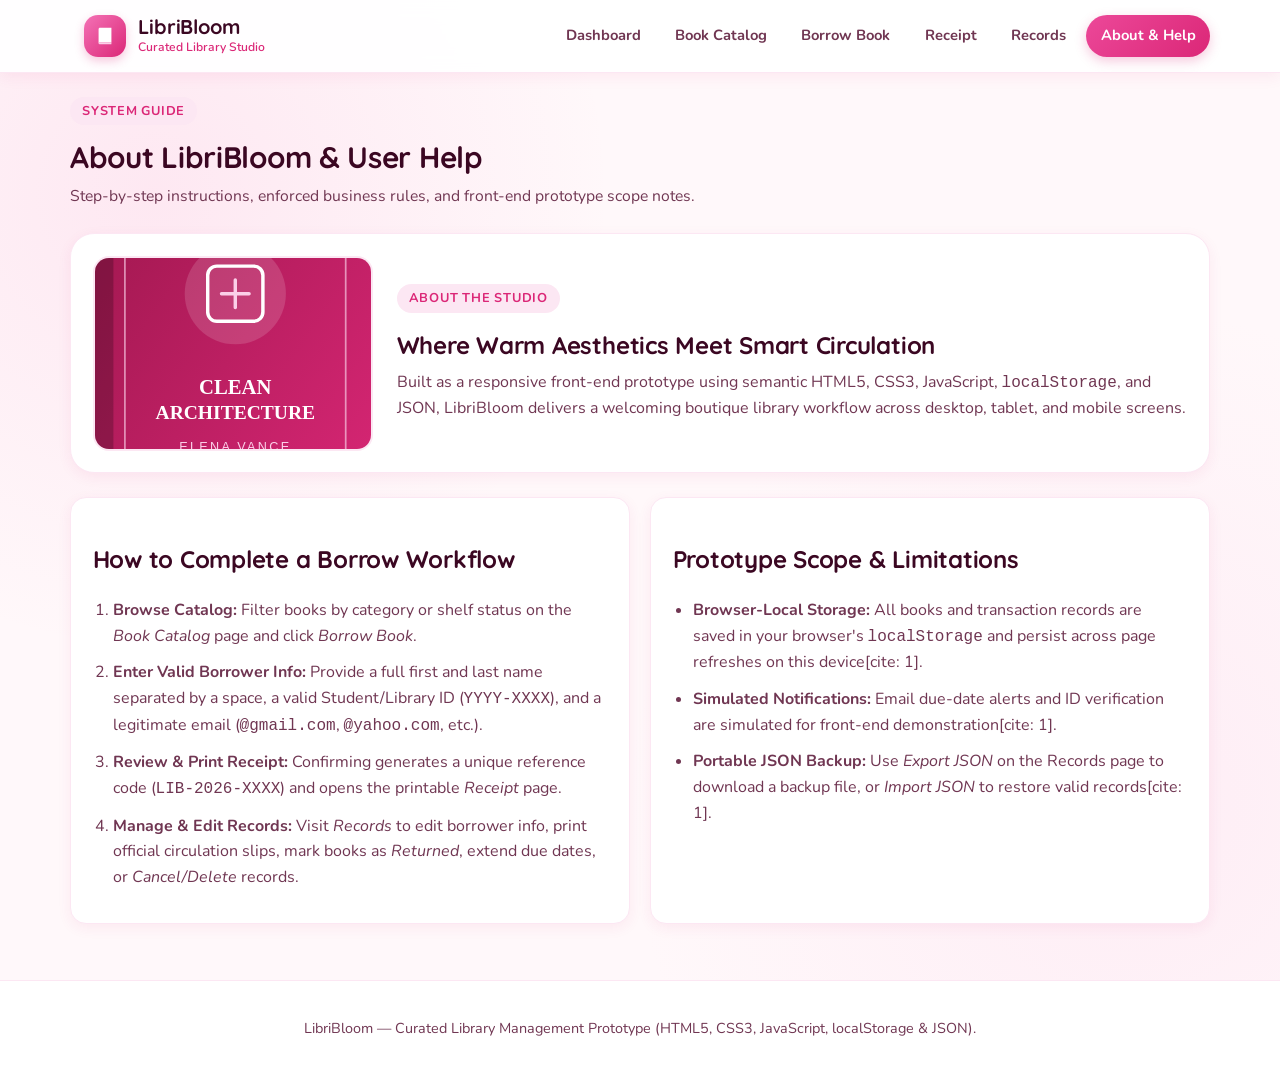
==== about.html @ 37f00194 "Add files via upload" ====
<!DOCTYPE html>
<html lang="en">
<head>
  <meta charset="UTF-8" />
  <meta name="viewport" content="width=device-width, initial-scale=1.0" />
  <title>About &amp; Help | LibriBloom</title>
  <link rel="stylesheet" href="CSS/styles.css" />
</head>
<body data-page="about">
  <div id="page-loader" class="page-loader" role="status" aria-live="polite">
    <div class="loader-card">
      <div class="cute-book-loader" aria-hidden="true">
        <div class="book-cover"></div>
        <div class="book-page"></div>
        <div class="book-page page-2"></div>
        <span class="loader-heart">&#9829;</span>
      </div>
      <p id="loader-text" class="loader-text">Turning the page...</p>
      <p class="loader-sub">LibriBloom Library</p>
    </div>
  </div>

  <header class="site-header">
    <div class="container nav-container">
      <a href="index.html" class="brand nav-link" data-loader-label="Returning to Dashboard...">
        <span class="brand-icon-wrap" aria-hidden="true">
          <svg width="22" height="22" viewBox="0 0 24 24" fill="none">
            <path d="M5 4.5C5 3.67 5.67 3 6.5 3H19V19H6.5C5.67 19 5 19.67 5 20.5V4.5Z" fill="#FFFFFF" />
            <path d="M5 20.5C5 19.67 5.67 19 6.5 19H19V21H6.5C5.67 21 5 20.33 5 20.5Z" fill="#FBCFE8" />
          </svg>
        </span>
        <div>
          <span class="brand-title">LibriBloom</span>
          <span class="brand-tag">Curated Library Studio</span>
        </div>
      </a>

      <button type="button" id="mobile-menu-btn" class="mobile-menu-btn" aria-expanded="false" aria-controls="primary-nav">
        &#9776; Menu
      </button>

      <nav id="primary-nav" class="primary-nav" aria-label="Main navigation">
        <a href="index.html" class="nav-link" data-loader-label="Opening Dashboard...">Dashboard</a>
        <a href="catalog.html" class="nav-link" data-loader-label="Browsing Book Catalog...">Book Catalog</a>
        <a href="borrow.html" class="nav-link" data-loader-label="Opening Borrow Form...">Borrow Book</a>
        <a href="receipt.html" class="nav-link" data-loader-label="Loading Receipt Summary...">Receipt</a>
        <a href="records.html" class="nav-link" data-loader-label="Opening Saved Records...">Records</a>
        <a href="about.html" class="nav-link active" data-loader-label="Opening About & Help...">About &amp; Help</a>
      </nav>
    </div>
  </header>

  <main class="container main-content">
    <div class="page-header">
      <div>
        <span class="page-eyebrow">System Guide</span>
        <h1>About LibriBloom &amp; User Help</h1>
        <p class="page-desc">Step-by-step instructions, enforced business rules, and front-end prototype scope notes.</p>
      </div>
    </div>

    <div class="curator-spotlight" style="margin-top: 0; margin-bottom: 1.5rem;">
      <img
        src="https://images.unsplash.com/photo-1524995997946-a1c2e315a42f?auto=format&fit=crop&w=700&q=80"
        alt="Rows of curated books in a cozy boutique library"
        onerror="this.src='Assets/Images/book-101.svg'"
      />
      <div>
        <span class="page-eyebrow">About the Studio</span>
        <h2 style="margin: 0.35rem 0;">Where Warm Aesthetics Meet Smart Circulation</h2>
        <p style="margin: 0; color: var(--color-text-muted);">
          Built as a responsive front-end prototype using semantic HTML5, CSS3, JavaScript, <code>localStorage</code>, and JSON, LibriBloom delivers a welcoming boutique library workflow across desktop, tablet, and mobile screens.
        </p>
      </div>
    </div>

    <div class="about-grid">
      <article class="card">
        <h2>How to Complete a Borrow Workflow</h2>
        <ol class="help-steps">
          <li><strong>Browse Catalog:</strong> Filter books by category or shelf status on the <em>Book Catalog</em> page and click <em>Borrow Book</em>.</li>
          <li><strong>Enter Valid Borrower Info:</strong> Provide a full first and last name separated by a space, a valid Student/Library ID (<code>YYYY-XXXX</code>), and a legitimate email (<code>@gmail.com</code>, <code>@yahoo.com</code>, etc.).</li>
          <li><strong>Review &amp; Print Receipt:</strong> Confirming generates a unique reference code (<code>LIB-2026-XXXX</code>) and opens the printable <em>Receipt</em> page.</li>
          <li><strong>Manage &amp; Edit Records:</strong> Visit <em>Records</em> to edit borrower info, print official circulation slips, mark books as <em>Returned</em>, extend due dates, or <em>Cancel/Delete</em> records.</li>
        </ol>
      </article>

      <article class="card">
        <h2>Prototype Scope &amp; Limitations</h2>
        <ul class="help-steps">
          <li><strong>Browser-Local Storage:</strong> All books and transaction records are saved in your browser's <code>localStorage</code> and persist across page refreshes on this device[cite: 1].</li>
          <li><strong>Simulated Notifications:</strong> Email due-date alerts and ID verification are simulated for front-end demonstration[cite: 1].</li>
          <li><strong>Portable JSON Backup:</strong> Use <em>Export JSON</em> on the Records page to download a backup file, or <em>Import JSON</em> to restore valid records[cite: 1].</li>
        </ul>
      </article>
    </div>
  </main>

  <footer class="site-footer">
    <div class="container">
      <p>LibriBloom &mdash; Curated Library Management Prototype (HTML5, CSS3, JavaScript, localStorage &amp; JSON).</p>
    </div>
  </footer>

  <script src="JavaScript/data.js"></script>
  <script src="JavaScript/storage.js"></script>
  <script src="JavaScript/validation.js"></script>
  <script src="JavaScript/app.js"></script>
</body>
</html>
---- CSS/styles.css ----
/* ==========================================================================
   LibriBloom Stylesheet — Boutique Pink Edition
   Semantic, WCAG AA Accessible, Responsive, Animated & Print-Ready
   ========================================================================== */

@import url("https://fonts.googleapis.com/css2?family=Nunito:wght@400;500;600;700&family=Quicksand:wght@600;700&display=swap");

:root {
  /* Boutique Pink & Berry Palette */
  --color-bg: #fff8fa;
  --color-bg-accent: #ffeef4;
  --color-surface: #ffffff;
  --color-surface-soft: #fff1f6;
  --color-border: #f9a8d4;
  --color-border-light: #fce7f3;

  /* High-Contrast Typography Colors */
  --color-text: #3b0722;
  --color-text-muted: #703652;

  /* Primary Rose & Secondary Mauve Accents */
  --color-primary: #db2777;
  --color-primary-hover: #be185d;
  --color-primary-soft: #fce7f3;
  --color-secondary: #9d174d;

  /* Semantic Status Colors */
  --color-success: #047857;
  --color-success-soft: #d1fae5;
  --color-warning: #9a3412;
  --color-warning-soft: #ffedd5;
  --color-danger: #be123c;
  --color-danger-soft: #ffe4e6;

  /* Radii, Shadows & Fonts */
  --radius-sm: 10px;
  --radius-md: 16px;
  --radius-lg: 24px;
  --radius-pill: 999px;
  --shadow-sm: 0 4px 14px rgba(219, 39, 119, 0.07);
  --shadow-md: 0 12px 28px rgba(190, 24, 93, 0.12);
  --font-heading: "Quicksand", "Trebuchet MS", system-ui, sans-serif;
  --font-body: "Nunito", system-ui, -apple-system, "Segoe UI", sans-serif;
}

*,
*::before,
*::after {
  box-sizing: border-box;
}

html {
  scroll-behavior: smooth;
}

body {
  margin: 0;
  font-family: var(--font-body);
  font-size: 16px;
  line-height: 1.6;
  color: var(--color-text);
  background-color: var(--color-bg);
  background-image:
    radial-gradient(circle at 12% 18%, rgba(244, 114, 182, 0.12) 0%, transparent 32%),
    radial-gradient(circle at 88% 75%, rgba(251, 207, 232, 0.28) 0%, transparent 36%);
  min-height: 100vh;
  display: flex;
  flex-direction: column;
  overflow-x: hidden;
}

h1, h2, h3, h4, .brand-title {
  font-family: var(--font-heading);
  letter-spacing: -0.01em;
}

:focus-visible {
  outline: 3px solid #9d174d;
  outline-offset: 2px;
}

.container {
  width: 100%;
  max-width: 1180px;
  margin: 0 auto;
  padding: 0 1.25rem;
}

/* ==========================================================================
   Cute Page-Transition Loader Overlay
   ========================================================================== */
.page-loader {
  position: fixed;
  inset: 0;
  z-index: 999;
  display: flex;
  align-items: center;
  justify-content: center;
  background: rgba(255, 245, 248, 0.94);
  backdrop-filter: blur(8px);
  opacity: 0;
  visibility: hidden;
  transition: opacity 0.25s ease, visibility 0.25s ease;
}

.page-loader.active {
  opacity: 1;
  visibility: visible;
}

.loader-card {
  text-align: center;
  padding: 2rem 2.5rem;
  background: var(--color-surface);
  border: 2px solid var(--color-border-light);
  border-radius: var(--radius-lg);
  box-shadow: var(--shadow-md);
  animation: popIn 0.3s cubic-bezier(0.34, 1.56, 0.64, 1);
}

.cute-book-loader {
  position: relative;
  width: 76px;
  height: 54px;
  margin: 0 auto 1rem;
  perspective: 400px;
}

.book-cover {
  position: absolute;
  inset: 0;
  background: linear-gradient(135deg, #f472b6, #db2777);
  border-radius: 6px 10px 10px 6px;
  box-shadow: 0 6px 14px rgba(219, 39, 119, 0.28);
}

.book-page {
  position: absolute;
  top: 4px;
  bottom: 4px;
  right: 5px;
  width: 33px;
  background: #fffdfd;
  border-radius: 2px 7px 7px 2px;
  border-left: 1px solid #fbcfe8;
  transform-origin: left center;
  animation: flipPage 1.1s infinite ease-in-out;
}

.book-page.page-2 {
  animation-delay: 0.28s;
  background: #fff1f6;
}

.loader-heart {
  position: absolute;
  top: -16px;
  right: -10px;
  font-size: 1.15rem;
  color: #db2777;
  animation: floatHeart 1.2s infinite ease-in-out;
}

.loader-text {
  margin: 0;
  font-family: var(--font-heading);
  font-weight: 700;
  font-size: 1.05rem;
  color: var(--color-primary);
}

.loader-sub {
  margin: 0.2rem 0 0;
  font-size: 0.85rem;
  color: var(--color-text-muted);
}

@keyframes flipPage {
  0% { transform: rotateY(0deg); }
  50% { transform: rotateY(-155deg); }
  100% { transform: rotateY(-180deg); }
}

@keyframes floatHeart {
  0%, 100% { transform: translateY(0) scale(1); opacity: 0.85; }
  50% { transform: translateY(-7px) scale(1.2); opacity: 1; }
}

@keyframes popIn {
  from { transform: scale(0.9); opacity: 0; }
  to { transform: scale(1); opacity: 1; }
}

@keyframes fadeSlideUp {
  from { opacity: 0; transform: translateY(16px); }
  to { opacity: 1; transform: translateY(0); }
}

@keyframes rowHighlightFlash {
  0% { background-color: #fbcfe8; }
  50% { background-color: #fce7f3; }
  100% { background-color: transparent; }
}

/* ==========================================================================
   Header & Navigation
   ========================================================================== */
.site-header {
  position: sticky;
  top: 0;
  z-index: 100;
  background: rgba(255, 255, 255, 0.92);
  backdrop-filter: blur(10px);
  border-bottom: 1px solid var(--color-border-light);
  box-shadow: var(--shadow-sm);
}

.nav-container {
  display: flex;
  align-items: center;
  justify-content: space-between;
  min-height: 72px;
  gap: 1rem;
}

.brand {
  display: flex;
  align-items: center;
  gap: 0.75rem;
  text-decoration: none;
  color: var(--color-text);
}

.brand-icon-wrap {
  width: 42px;
  height: 42px;
  border-radius: 14px;
  background: linear-gradient(135deg, #f472b6 0%, #db2777 100%);
  display: grid;
  place-items: center;
  box-shadow: 0 4px 10px rgba(219, 39, 119, 0.25);
  transition: transform 0.25s ease;
}

.brand:hover .brand-icon-wrap {
  transform: rotate(-6deg) scale(1.05);
}

.brand-title {
  display: block;
  font-weight: 700;
  font-size: 1.25rem;
  line-height: 1.15;
  color: var(--color-text);
}

.brand-tag {
  display: block;
  font-size: 0.76rem;
  font-weight: 600;
  color: var(--color-primary);
}

.primary-nav {
  display: flex;
  align-items: center;
  gap: 0.35rem;
}

.nav-link {
  text-decoration: none;
  color: var(--color-text-muted);
  font-weight: 700;
  font-size: 0.92rem;
  padding: 0.55rem 0.9rem;
  border-radius: var(--radius-pill);
  transition: all 0.2s ease;
}

.nav-link:hover {
  background-color: var(--color-primary-soft);
  color: var(--color-primary-hover);
  transform: translateY(-1px);
}

.nav-link.active {
  background: linear-gradient(135deg, #ec4899 0%, #db2777 100%);
  color: #ffffff;
  box-shadow: 0 4px 12px rgba(219, 39, 119, 0.25);
}

.mobile-menu-btn {
  display: none;
  min-height: 44px;
  padding: 0.5rem 0.95rem;
  background: var(--color-surface-soft);
  border: 1px solid var(--color-border);
  border-radius: var(--radius-pill);
  font-family: var(--font-heading);
  font-size: 0.95rem;
  font-weight: 700;
  color: var(--color-primary-hover);
  cursor: pointer;
}

/* ==========================================================================
   Toast Notification Banner
   ========================================================================== */
.toast-banner {
  position: fixed;
  bottom: 1.35rem;
  right: 1.35rem;
  z-index: 250;
  max-width: 420px;
  padding: 0.95rem 1.25rem;
  border-radius: var(--radius-md);
  background: var(--color-text);
  color: #ffffff;
  font-size: 0.94rem;
  font-weight: 600;
  box-shadow: var(--shadow-md);
  animation: fadeSlideUp 0.25s ease;
}

.toast-banner.toast-success {
  background: #065f46;
  border: 1px solid #34d399;
}

.toast-banner.toast-error {
  background: #9f1239;
  border: 1px solid #fda4af;
}

/* ==========================================================================
   Main Content & Page Headers
   ========================================================================== */
.main-content {
  flex: 1;
  padding-top: 1.5rem;
  padding-bottom: 3.5rem;
  animation: fadeSlideUp 0.4s ease;
}

.prototype-banner {
  background: var(--color-surface-soft);
  border: 1px dashed var(--color-border);
  color: var(--color-text);
  padding: 0.85rem 1.15rem;
  border-radius: var(--radius-md);
  font-size: 0.9rem;
  margin-bottom: 1.75rem;
}

.prototype-banner strong {
  color: var(--color-primary-hover);
}

.page-header {
  display: flex;
  justify-content: space-between;
  align-items: flex-end;
  flex-wrap: wrap;
  gap: 1rem;
  margin-bottom: 1.5rem;
}

.page-eyebrow {
  display: inline-block;
  font-size: 0.8rem;
  font-weight: 700;
  text-transform: uppercase;
  letter-spacing: 0.06em;
  color: var(--color-primary);
  background: var(--color-primary-soft);
  padding: 0.25rem 0.75rem;
  border-radius: var(--radius-pill);
  margin-bottom: 0.45rem;
}

.page-header h1 {
  margin: 0 0 0.25rem;
  font-size: 1.85rem;
  color: var(--color-text);
}

.page-desc {
  margin: 0;
  color: var(--color-text-muted);
  font-size: 0.98rem;
}

/* ==========================================================================
   Dashboard Hero, Photos & KPI Cards
   ========================================================================== */
.hero-card {
  display: grid;
  grid-template-columns: 1.5fr 0.9fr;
  align-items: center;
  gap: 1.5rem;
  background: linear-gradient(135deg, #9d174d 0%, #db2777 55%, #f472b6 100%);
  color: #ffffff;
  padding: 2.4rem;
  border-radius: var(--radius-lg);
  margin-bottom: 1.5rem;
  box-shadow: var(--shadow-md);
}

.pill-badge {
  display: inline-block;
  background: rgba(255, 255, 255, 0.22);
  padding: 0.3rem 0.85rem;
  border-radius: var(--radius-pill);
  font-size: 0.82rem;
  font-weight: 700;
  margin-bottom: 0.85rem;
}

.hero-card h1 {
  margin: 0 0 0.75rem;
  font-size: 2.05rem;
  line-height: 1.2;
}

.hero-card p {
  margin: 0 0 1.5rem;
  max-width: 60ch;
  color: #fff1f6;
  font-size: 1.02rem;
}

.hero-actions {
  display: flex;
  flex-wrap: wrap;
  gap: 0.8rem;
}

.hero-photo-frame {
  position: relative;
  border-radius: var(--radius-lg);
  overflow: hidden;
  border: 3px solid rgba(255, 255, 255, 0.45);
  box-shadow: 0 14px 30px rgba(59, 7, 34, 0.28);
  aspect-ratio: 4 / 3;
  background: #831843;
}

.hero-photo-frame img {
  width: 100%;
  height: 100%;
  object-fit: cover;
  display: block;
}

.hero-photo-caption {
  position: absolute;
  bottom: 10px;
  left: 10px;
  right: 10px;
  background: rgba(59, 7, 34, 0.78);
  backdrop-filter: blur(6px);
  color: #fff1f6;
  font-size: 0.8rem;
  font-weight: 600;
  padding: 0.4rem 0.75rem;
  border-radius: var(--radius-sm);
}

.kpi-grid {
  display: grid;
  grid-template-columns: repeat(4, 1fr);
  gap: 1.1rem;
  margin-bottom: 2rem;
}

.kpi-card,
.card {
  background: var(--color-surface);
  border: 1px solid var(--color-border-light);
  border-radius: var(--radius-md);
  padding: 1.35rem;
  box-shadow: var(--shadow-sm);
  transition: transform 0.22s ease, box-shadow 0.22s ease, border-color 0.22s ease;
}

.kpi-card:hover {
  transform: translateY(-4px);
  box-shadow: var(--shadow-md);
  border-color: var(--color-border);
}

.kpi-label {
  display: block;
  font-size: 0.88rem;
  font-weight: 700;
  color: var(--color-text-muted);
}

.kpi-value {
  display: block;
  font-family: var(--font-heading);
  font-size: 2.15rem;
  font-weight: 700;
  margin: 0.2rem 0;
  color: var(--color-text);
}

.kpi-sub {
  font-size: 0.84rem;
  color: var(--color-text-muted);
}

.text-success { color: var(--color-success); }
.text-primary { color: var(--color-primary); }

.workflow-grid {
  display: grid;
  grid-template-columns: repeat(3, 1fr);
  gap: 1.1rem;
}

.workflow-card {
  background: var(--color-surface);
  border: 1px solid var(--color-border-light);
  border-radius: var(--radius-md);
  padding: 1.35rem;
  box-shadow: var(--shadow-sm);
}

.step-circle {
  display: inline-grid;
  place-items: center;
  width: 34px;
  height: 34px;
  border-radius: 50%;
  background: var(--color-primary-soft);
  color: var(--color-primary-hover);
  font-family: var(--font-heading);
  font-weight: 700;
  margin-bottom: 0.7rem;
}

.workflow-card h3 {
  margin: 0 0 0.35rem;
  font-size: 1.1rem;
}

.workflow-card p {
  margin: 0 0 0.9rem;
  font-size: 0.92rem;
  color: var(--color-text-muted);
}

.curator-spotlight {
  display: grid;
  grid-template-columns: 280px 1fr;
  gap: 1.5rem;
  align-items: center;
  background: var(--color-surface);
  border: 1px solid var(--color-border-light);
  border-radius: var(--radius-lg);
  padding: 1.35rem;
  margin-top: 2rem;
  box-shadow: var(--shadow-sm);
}

.curator-spotlight img {
  width: 100%;
  height: 195px;
  object-fit: cover;
  border-radius: var(--radius-md);
  border: 2px solid var(--color-primary-soft);
}

/* ==========================================================================
   Buttons
   ========================================================================== */
.btn {
  display: inline-flex;
  align-items: center;
  justify-content: center;
  gap: 0.4rem;
  min-height: 44px;
  padding: 0.6rem 1.25rem;
  border-radius: var(--radius-pill);
  font-family: var(--font-heading);
  font-size: 0.95rem;
  font-weight: 700;
  text-decoration: none;
  border: 1px solid transparent;
  cursor: pointer;
  transition: transform 0.18s ease, background-color 0.18s ease, box-shadow 0.18s ease;
}

.btn:hover:not(:disabled) {
  transform: translateY(-2px);
}

.btn-sm {
  min-height: 36px;
  padding: 0.35rem 0.8rem;
  font-size: 0.83rem;
}

.btn-primary {
  background: linear-gradient(135deg, #ec4899 0%, #db2777 100%);
  color: #ffffff;
  box-shadow: 0 4px 12px rgba(219, 39, 119, 0.22);
}

.btn-primary:hover:not(:disabled) {
  background: linear-gradient(135deg, #db2777 0%, #be185d 100%);
}

.btn-secondary {
  background: #ffffff;
  color: var(--color-primary-hover);
}

.btn-secondary:hover {
  background: var(--color-primary-soft);
}

.btn-outline {
  background: var(--color-surface);
  border-color: var(--color-border);
  color: var(--color-text);
}

.btn-outline:hover {
  background: var(--color-surface-soft);
  border-color: var(--color-primary);
}

.btn-danger-outline {
  background: var(--color-surface);
  border-color: #fda4af;
  color: var(--color-danger);
}

.btn-danger-outline:hover {
  background: var(--color-danger-soft);
}

.btn:disabled {
  opacity: 0.55;
  cursor: not-allowed;
}

/* ==========================================================================
   Filter Bars & Inputs
   ========================================================================== */
.filter-bar {
  display: grid;
  grid-template-columns: 2fr 1fr 1fr;
  gap: 1rem;
  background: var(--color-surface);
  border: 1px solid var(--color-border-light);
  border-radius: var(--radius-md);
  padding: 1.1rem;
  margin-bottom: 1.35rem;
  box-shadow: var(--shadow-sm);
}

.filter-group label,
.form-group label {
  display: block;
  font-size: 0.9rem;
  font-weight: 700;
  margin-bottom: 0.35rem;
  color: var(--color-text);
}

input[type="text"],
input[type="email"],
input[type="search"],
input[type="date"],
select {
  width: 100%;
  min-height: 44px;
  padding: 0.55rem 0.85rem;
  border: 1.5px solid var(--color-border);
  border-radius: var(--radius-sm);
  font-family: var(--font-body);
  font-size: 0.95rem;
  color: var(--color-text);
  background: #ffffff;
  transition: border-color 0.2s ease, box-shadow 0.2s ease;
}

input:focus,
select:focus {
  border-color: var(--color-primary);
  box-shadow: 0 0 0 3px rgba(236, 72, 153, 0.16);
  outline: none;
}

input.invalid,
select.invalid {
  border-color: var(--color-danger);
  background: #fff5f7;
}

/* ==========================================================================
   Realistic Boutique Library Bookshelves (catalog.html)
   ========================================================================== */
.bookcase-frame {
  background: linear-gradient(180deg, #fff5f8 0%, #ffe9f1 100%);
  border: 2px solid #f9a8d4;
  border-radius: var(--radius-lg);
  padding: 1.75rem 1.5rem 2.25rem;
  box-shadow:
    inset 0 8px 24px rgba(157, 23, 77, 0.08),
    var(--shadow-md);
}

.shelf-unit {
  margin-bottom: 2.5rem;
}

.shelf-unit:last-child {
  margin-bottom: 0.5rem;
}

.shelf-label-tag {
  display: inline-block;
  font-family: var(--font-heading);
  font-size: 0.78rem;
  font-weight: 700;
  text-transform: uppercase;
  letter-spacing: 0.08em;
  color: var(--color-primary-hover);
  background: #ffffff;
  border: 1px solid var(--color-border);
  padding: 0.2rem 0.75rem;
  border-radius: var(--radius-pill);
  margin-bottom: 1rem;
  box-shadow: var(--shadow-sm);
}

.shelf-books-row {
  display: grid;
  grid-template-columns: repeat(3, 1fr);
  gap: 1.5rem;
  align-items: end;
  padding: 0 0.75rem;
}

.shelf-book-slot {
  display: flex;
  flex-direction: column;
  align-items: center;
  text-align: center;
  animation: fadeSlideUp 0.4s ease backwards;
}

.book-3d-wrap {
  position: relative;
  width: 158px;
  height: 224px;
  margin-bottom: 0;
  perspective: 700px;
  cursor: pointer;
}

.book-cover-img {
  width: 100%;
  height: 100%;
  object-fit: cover;
  border-radius: 4px 10px 10px 4px;
  box-shadow:
    -5px 0 8px rgba(59, 7, 34, 0.24),
    5px 2px 0 #fff1f6,
    7px 3px 0 #f9a8d4,
    0 12px 18px rgba(59, 7, 34, 0.22);
  transition: transform 0.3s cubic-bezier(0.34, 1.56, 0.64, 1), box-shadow 0.3s ease;
}

.shelf-book-slot:hover .book-cover-img {
  transform: translateY(-10px) rotateY(-8deg) scale(1.03);
  box-shadow:
    -8px 4px 14px rgba(157, 23, 77, 0.3),
    6px 3px 0 #fff1f6,
    8px 4px 0 #f472b6,
    0 18px 26px rgba(59, 7, 34, 0.25);
}

.book-floating-badge {
  position: absolute;
  top: 10px;
  right: -10px;
  z-index: 2;
  box-shadow: 0 4px 10px rgba(0, 0, 0, 0.14);
}

.shelf-plank {
  position: relative;
  height: 22px;
  width: 100%;
  margin-top: -2px;
  border-radius: 6px;
  background: linear-gradient(180deg, #f472b6 0%, #be185d 45%, #831843 100%);
  box-shadow:
    0 10px 18px rgba(59, 7, 34, 0.24),
    inset 0 2px 2px rgba(255, 255, 255, 0.45);
}

.shelf-plank::after {
  content: "";
  position: absolute;
  left: 18px;
  right: 18px;
  bottom: -10px;
  height: 10px;
  background: radial-gradient(ellipse at center, rgba(59, 7, 34, 0.24) 0%, transparent 75%);
}

.book-plaque {
  width: 100%;
  background: #ffffff;
  border: 1px solid var(--color-border-light);
  border-radius: var(--radius-md);
  padding: 0.95rem 1rem;
  margin-top: 0.9rem;
  box-shadow: var(--shadow-sm);
  display: flex;
  flex-direction: column;
  justify-content: space-between;
  min-height: 178px;
}

.category-tag {
  font-size: 0.78rem;
  font-weight: 700;
  color: var(--color-primary-hover);
  background: var(--color-primary-soft);
  padding: 0.22rem 0.65rem;
  border-radius: var(--radius-pill);
}

.book-title {
  margin: 0.35rem 0 0.25rem;
  font-size: 1.04rem;
  line-height: 1.35;
}

.book-author,
.book-isbn {
  margin: 0 0 0.25rem;
  font-size: 0.89rem;
  color: var(--color-text-muted);
}

.book-footer {
  display: flex;
  align-items: center;
  justify-content: space-between;
  gap: 0.75rem;
  margin-top: 1rem;
  padding-top: 0.85rem;
  border-top: 1px solid var(--color-border-light);
}

.copies-text {
  font-size: 0.88rem;
  font-weight: 700;
  color: var(--color-text-muted);
}

/* Status Badges */
.status-badge {
  display: inline-block;
  padding: 0.24rem 0.7rem;
  border-radius: var(--radius-pill);
  font-size: 0.78rem;
  font-weight: 700;
}

.status-available,
.status-returned {
  background: var(--color-success-soft);
  color: var(--color-success);
}

.status-borrowed {
  background: var(--color-primary-soft);
  color: var(--color-primary-hover);
}

.status-out,
.status-cancelled {
  background: var(--color-danger-soft);
  color: var(--color-danger);
}

/* ==========================================================================
   Transaction Form & Business Rules (borrow.html)
   ========================================================================== */
.two-col-layout {
  display: grid;
  grid-template-columns: 1.6fr 1fr;
  gap: 1.35rem;
  align-items: start;
}

.form-group {
  margin-bottom: 1rem;
}

.form-row {
  display: grid;
  grid-template-columns: 1fr 1fr;
  gap: 1rem;
}

.req {
  color: var(--color-danger);
}

.field-error {
  display: block;
  min-height: 1.15rem;
  margin-top: 0.25rem;
  font-size: 0.84rem;
  font-weight: 600;
  color: var(--color-danger);
}

.alert-box {
  padding: 0.9rem 1rem;
  border-radius: var(--radius-sm);
  margin-bottom: 1rem;
  font-size: 0.92rem;
  font-weight: 600;
  background: var(--color-danger-soft);
  border: 1px solid #fda4af;
  color: var(--color-danger);
}

.form-actions {
  display: flex;
  flex-wrap: wrap;
  gap: 0.75rem;
  margin-top: 0.5rem;
}

.rules-card {
  background: linear-gradient(180deg, #ffffff 0%, #fff1f6 100%);
}

.rules-card h2,
.rules-card h3 {
  margin-top: 0;
  font-size: 1.15rem;
  color: var(--color-primary-hover);
}

.rules-list {
  margin: 0;
  padding-left: 1.2rem;
  color: var(--color-text-muted);
  font-size: 0.93rem;
}

.rules-list li {
  margin-bottom: 0.7rem;
}

.selected-book-preview {
  display: flex;
  align-items: center;
  gap: 1rem;
  background: #ffffff;
  border: 1px solid var(--color-border);
  border-radius: var(--radius-md);
  padding: 0.9rem;
  margin-bottom: 1.15rem;
}

.selected-book-preview img {
  width: 68px;
  height: 96px;
  object-fit: cover;
  border-radius: 4px 8px 8px 4px;
  box-shadow: 0 4px 10px rgba(59, 7, 34, 0.16);
  flex-shrink: 0;
}

/* ==========================================================================
   Receipt Summary (receipt.html)
   ========================================================================== */
.receipt-toolbar {
  display: flex;
  align-items: center;
  gap: 0.75rem;
  flex-wrap: wrap;
}

.receipt-card {
  border-top: 6px solid var(--color-primary);
  max-width: 820px;
  margin: 0 auto;
}

.receipt-top {
  display: flex;
  justify-content: space-between;
  align-items: center;
  flex-wrap: wrap;
  gap: 0.75rem;
  padding-bottom: 1rem;
  border-bottom: 1px dashed var(--color-border);
}

.receipt-label {
  font-size: 0.8rem;
  font-weight: 700;
  color: var(--color-text-muted);
  text-transform: uppercase;
  letter-spacing: 0.05em;
}

.receipt-ref {
  margin: 0.15rem 0 0;
  font-size: 1.45rem;
  color: var(--color-primary-hover);
}

.receipt-visual-header {
  display: flex;
  align-items: center;
  gap: 1.15rem;
  margin: 1.15rem 0;
  padding: 1rem;
  background: var(--color-surface-soft);
  border-radius: var(--radius-md);
}

.receipt-book-thumb {
  width: 74px;
  height: 104px;
  object-fit: cover;
  border-radius: 4px 8px 8px 4px;
  box-shadow: 0 6px 14px rgba(59, 7, 34, 0.18);
  flex-shrink: 0;
}

.library-stamp {
  margin-left: auto;
  width: 82px;
  height: 82px;
  border: 3px double var(--color-primary);
  border-radius: 50%;
  display: grid;
  place-items: center;
  text-align: center;
  font-family: var(--font-heading);
  font-size: 0.65rem;
  font-weight: 700;
  letter-spacing: 0.06em;
  color: var(--color-primary-hover);
  transform: rotate(-10deg);
  flex-shrink: 0;
}

.receipt-grid {
  display: grid;
  grid-template-columns: repeat(2, 1fr);
  gap: 1.1rem;
  margin: 1.25rem 0;
}

.receipt-grid dt {
  font-size: 0.83rem;
  font-weight: 700;
  color: var(--color-text-muted);
}

.receipt-grid dd {
  margin: 0.2rem 0 0;
  font-weight: 600;
}

.full-span {
  grid-column: 1 / -1;
}

.receipt-footer {
  display: flex;
  justify-content: space-between;
  align-items: center;
  flex-wrap: wrap;
  gap: 0.75rem;
  padding-top: 1rem;
  border-top: 1px dashed var(--color-border);
}

.simulated-note {
  font-size: 0.87rem;
  color: var(--color-text-muted);
}

/* ==========================================================================
   Records Management Table & Edit Modal (records.html)
   ========================================================================== */
.data-tools {
  display: flex;
  flex-wrap: wrap;
  gap: 0.55rem;
}

.table-wrapper {
  padding: 0;
  overflow-x: auto;
}

.records-table {
  width: 100%;
  border-collapse: collapse;
  min-width: 840px;
  text-align: left;
}

.records-table th,
.records-table td {
  padding: 0.9rem 1rem;
  border-bottom: 1px solid var(--color-border-light);
  font-size: 0.91rem;
}

.records-table th {
  background: var(--color-surface-soft);
  font-family: var(--font-heading);
  font-weight: 700;
  color: var(--color-text);
}

.records-table tbody tr:hover {
  background: #fff9fb;
}

.records-table tbody tr.row-updated {
  animation: rowHighlightFlash 1.8s ease;
}

.table-book-cell {
  display: flex;
  align-items: center;
  gap: 0.65rem;
}

.table-book-thumb {
  width: 34px;
  height: 48px;
  object-fit: cover;
  border-radius: 3px 5px 5px 3px;
  box-shadow: 0 2px 6px rgba(59, 7, 34, 0.18);
  flex-shrink: 0;
}

.action-group {
  display: flex;
  flex-wrap: wrap;
  gap: 0.35rem;
}

/* Edit Borrower Modal */
.modal-backdrop {
  position: fixed;
  inset: 0;
  z-index: 300;
  display: flex;
  align-items: center;
  justify-content: center;
  padding: 1rem;
  background: rgba(59, 7, 34, 0.55);
  backdrop-filter: blur(6px);
  animation: fadeInModal 0.2s ease;
}

.modal-backdrop[hidden] {
  display: none !important;
}

.modal-card {
  width: 100%;
  max-width: 540px;
  max-height: 92vh;
  overflow-y: auto;
  background: var(--color-surface);
  border: 2px solid var(--color-border);
  border-radius: var(--radius-lg);
  padding: 1.65rem;
  box-shadow: 0 20px 44px rgba(59, 7, 34, 0.28);
  animation: popIn 0.25s cubic-bezier(0.34, 1.56, 0.64, 1);
}

.modal-header {
  display: flex;
  justify-content: space-between;
  align-items: flex-start;
  gap: 1rem;
  padding-bottom: 0.9rem;
  margin-bottom: 1.1rem;
  border-bottom: 1px dashed var(--color-border);
}

.modal-header h2 {
  margin: 0.2rem 0 0;
  font-size: 1.35rem;
  color: var(--color-text);
}

.modal-close-btn {
  min-width: 38px;
  min-height: 38px;
  border-radius: 50%;
  border: 1px solid var(--color-border);
  background: var(--color-surface-soft);
  color: var(--color-primary-hover);
  font-size: 1.2rem;
  font-weight: 700;
  line-height: 1;
  cursor: pointer;
}

.modal-close-btn:hover {
  background: var(--color-primary-soft);
}

.modal-record-summary {
  background: var(--color-surface-soft);
  border: 1px solid var(--color-border-light);
  border-radius: var(--radius-sm);
  padding: 0.75rem 0.95rem;
  margin-bottom: 1rem;
  font-size: 0.9rem;
}

@keyframes fadeInModal {
  from { opacity: 0; }
  to { opacity: 1; }
}

/* ==========================================================================
   About & Help
   ========================================================================== */
.about-grid {
  display: grid;
  grid-template-columns: 1fr 1fr;
  gap: 1.25rem;
}

.help-steps {
  margin: 0;
  padding-left: 1.25rem;
  color: var(--color-text-muted);
}

.help-steps li {
  margin-bottom: 0.7rem;
}

.empty-state {
  text-align: center;
  padding: 2.25rem 1rem;
  color: var(--color-text-muted);
}

.site-footer {
  background: var(--color-surface);
  border-top: 1px solid var(--color-border-light);
  padding: 1.35rem 0;
  text-align: center;
  font-size: 0.9rem;
  color: var(--color-text-muted);
}

/* ==========================================================================
   Customized Print Receipt Layout
   ========================================================================== */
#print-slip-container {
  display: none;
}

@media print {
  @page {
    size: auto;
    margin: 14mm;
  }

  body {
    background: #ffffff !important;
    background-image: none !important;
    color: #1f0915 !important;
    -webkit-print-color-adjust: exact;
    print-color-adjust: exact;
  }

  body > *:not(#print-slip-container) {
    display: none !important;
  }

  #print-slip-container {
    display: block !important;
    width: 100%;
    max-width: 720px;
    margin: 0 auto;
    font-family: var(--font-body);
  }

  .print-slip {
    border: 2px solid #db2777;
    border-radius: 16px;
    padding: 24px 28px;
    background: #ffffff;
  }

  .print-header {
    display: flex;
    justify-content: space-between;
    align-items: center;
    padding-bottom: 16px;
    border-bottom: 2px solid #fce7f3;
  }

  .print-brand {
    display: flex;
    align-items: center;
    gap: 12px;
  }

  .print-brand-badge {
    width: 44px;
    height: 44px;
    border-radius: 12px;
    background: #db2777 !important;
    color: #ffffff !important;
    display: grid;
    place-items: center;
    font-family: var(--font-heading);
    font-size: 1.35rem;
    font-weight: 700;
  }

  .print-brand-title {
    margin: 0;
    font-family: var(--font-heading);
    font-size: 1.4rem;
    font-weight: 700;
    color: #3b0722;
  }

  .print-brand-sub {
    margin: 2px 0 0;
    font-size: 0.82rem;
    font-weight: 600;
    color: #9d174d;
  }

  .print-doc-meta {
    text-align: right;
  }

  .print-doc-type {
    display: block;
    font-family: var(--font-heading);
    font-size: 0.92rem;
    font-weight: 700;
    text-transform: uppercase;
    letter-spacing: 0.06em;
    color: #be185d;
  }

  .print-timestamp {
    display: block;
    font-size: 0.78rem;
    color: #703652;
    margin-top: 3px;
  }

  .print-ref-bar {
    display: flex;
    justify-content: space-between;
    align-items: center;
    background: #fff1f6 !important;
    border: 1px solid #f9a8d4;
    border-radius: 12px;
    padding: 12px 16px;
    margin: 16px 0;
  }

  .print-ref-label {
    display: block;
    font-size: 0.72rem;
    font-weight: 700;
    text-transform: uppercase;
    letter-spacing: 0.06em;
    color: #703652;
  }

  .print-ref-code {
    display: block;
    font-family: var(--font-heading);
    font-size: 1.35rem;
    font-weight: 700;
    color: #9d174d;
  }

  .print-barcode {
    height: 30px;
    width: 130px;
    background: repeating-linear-gradient(
      90deg,
      #3b0722 0px,
      #3b0722 2px,
      transparent 2px,
      transparent 5px,
      #3b0722 5px,
      #3b0722 8px,
      transparent 8px,
      transparent 11px
    );
    opacity: 0.85;
  }

  .print-status-pill {
    padding: 4px 12px;
    border-radius: 999px;
    font-size: 0.78rem;
    font-weight: 700;
    text-transform: uppercase;
    border: 1.5px solid #db2777;
    color: #9d174d;
    background: #ffffff !important;
  }

  .print-book-box {
    display: flex;
    align-items: center;
    gap: 16px;
    padding: 14px;
    border: 1px solid #fce7f3;
    border-radius: 12px;
    margin-bottom: 16px;
  }

  .print-book-cover {
    width: 66px;
    height: 92px;
    object-fit: cover;
    border-radius: 4px 8px 8px 4px;
    border: 1px solid #f9a8d4;
  }

  .print-book-category {
    display: inline-block;
    font-size: 0.74rem;
    font-weight: 700;
    color: #be185d;
    background: #fce7f3 !important;
    padding: 2px 10px;
    border-radius: 999px;
    margin-bottom: 4px;
  }

  .print-book-title {
    margin: 0 0 3px;
    font-family: var(--font-heading);
    font-size: 1.1rem;
    color: #3b0722;
  }

  .print-book-sub {
    margin: 0;
    font-size: 0.84rem;
    color: #703652;
  }

  .print-details-grid {
    display: grid;
    grid-template-columns: 1fr 1fr;
    gap: 12px 18px;
    padding: 14px 16px;
    border: 1px solid #f9a8d4;
    border-radius: 12px;
    margin-bottom: 16px;
  }

  .print-field-label {
    display: block;
    font-size: 0.75rem;
    font-weight: 700;
    text-transform: uppercase;
    letter-spacing: 0.04em;
    color: #703652;
  }

  .print-field-value {
    display: block;
    font-size: 0.95rem;
    font-weight: 700;
    color: #3b0722;
    margin-top: 2px;
  }

  .print-full-width {
    grid-column: 1 / -1;
  }

  .print-terms {
    background: #fff8fa !important;
    border-left: 4px solid #db2777;
    padding: 10px 14px;
    font-size: 0.8rem;
    color: #703652;
    margin-bottom: 22px;
  }

  .print-terms strong {
    color: #3b0722;
  }

  .print-signoff {
    display: flex;
    justify-content: space-between;
    align-items: flex-end;
    gap: 20px;
    padding-top: 14px;
  }

  .print-sig-block {
    flex: 1;
    text-align: center;
  }

  .print-sig-line {
    border-bottom: 1.5px solid #3b0722;
    height: 30px;
    margin-bottom: 5px;
  }

  .print-sig-label {
    font-size: 0.76rem;
    font-weight: 700;
    color: #703652;
  }

  .print-official-stamp {
    width: 84px;
    height: 84px;
    border: 3px double #db2777;
    border-radius: 50%;
    display: grid;
    place-items: center;
    text-align: center;
    font-family: var(--font-heading);
    font-size: 0.64rem;
    font-weight: 700;
    letter-spacing: 0.05em;
    color: #be185d;
    transform: rotate(-8deg);
    flex-shrink: 0;
  }

  .print-footer-note {
    margin-top: 16px;
    padding-top: 10px;
    border-top: 1px dashed #f9a8d4;
    text-align: center;
    font-size: 0.75rem;
    color: #703652;
  }
}

/* ==========================================================================
   Responsive Breakpoints: Tablet (<= 1024px) & Mobile (<= 768px)
   ========================================================================== */
@media (max-width: 1024px) {
  .hero-card {
    grid-template-columns: 1fr;
  }

  .kpi-grid {
    grid-template-columns: repeat(2, 1fr);
  }

  .shelf-books-row,
  .workflow-grid {
    grid-template-columns: repeat(2, 1fr);
  }

  .two-col-layout {
    grid-template-columns: 1fr;
  }
}

@media (max-width: 768px) {
  .mobile-menu-btn {
    display: inline-flex;
    align-items: center;
  }

  .primary-nav {
    display: none;
    position: absolute;
    top: 72px;
    left: 0;
    right: 0;
    flex-direction: column;
    align-items: stretch;
    background: var(--color-surface);
    padding: 0.85rem 1.25rem;
    border-bottom: 1px solid var(--color-border);
    box-shadow: var(--shadow-md);
  }

  .primary-nav.open {
    display: flex;
  }

  .hero-card {
    padding: 1.65rem;
  }

  .hero-card h1 {
    font-size: 1.6rem;
  }

  .kpi-grid,
  .shelf-books-row,
  .workflow-grid,
  .filter-bar,
  .form-row,
  .receipt-grid,
  .about-grid,
  .curator-spotlight {
    grid-template-columns: 1fr;
  }

  .library-stamp {
    display: none;
  }
}
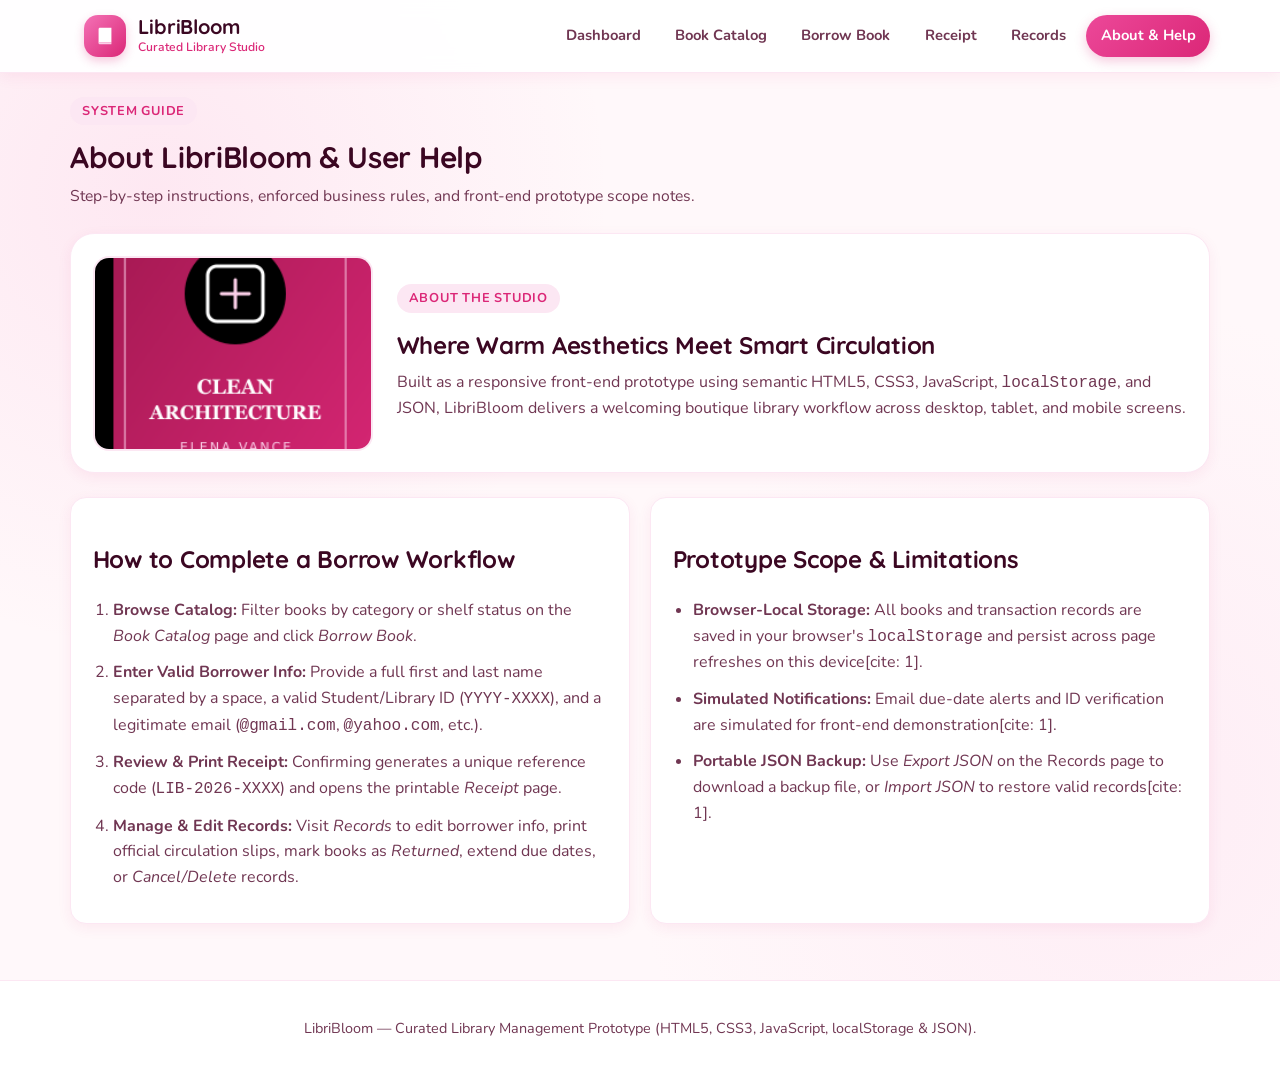
==== commit 2040e144: "Update about.html" ====
--- a/about.html
+++ b/about.html
@@ -63,7 +63,7 @@
       <img
         src="https://images.unsplash.com/photo-1524995997946-a1c2e315a42f?auto=format&fit=crop&w=700&q=80"
         alt="Rows of curated books in a cozy boutique library"
-        onerror="this.src='Assets/Images/book-101.svg'"
+        onerror="this.src='Assets/Images/book-101.png'"
       />
       <div>
         <span class="page-eyebrow">About the Studio</span>
@@ -107,4 +107,4 @@
   <script src="JavaScript/validation.js"></script>
   <script src="JavaScript/app.js"></script>
 </body>
-</html>+</html>
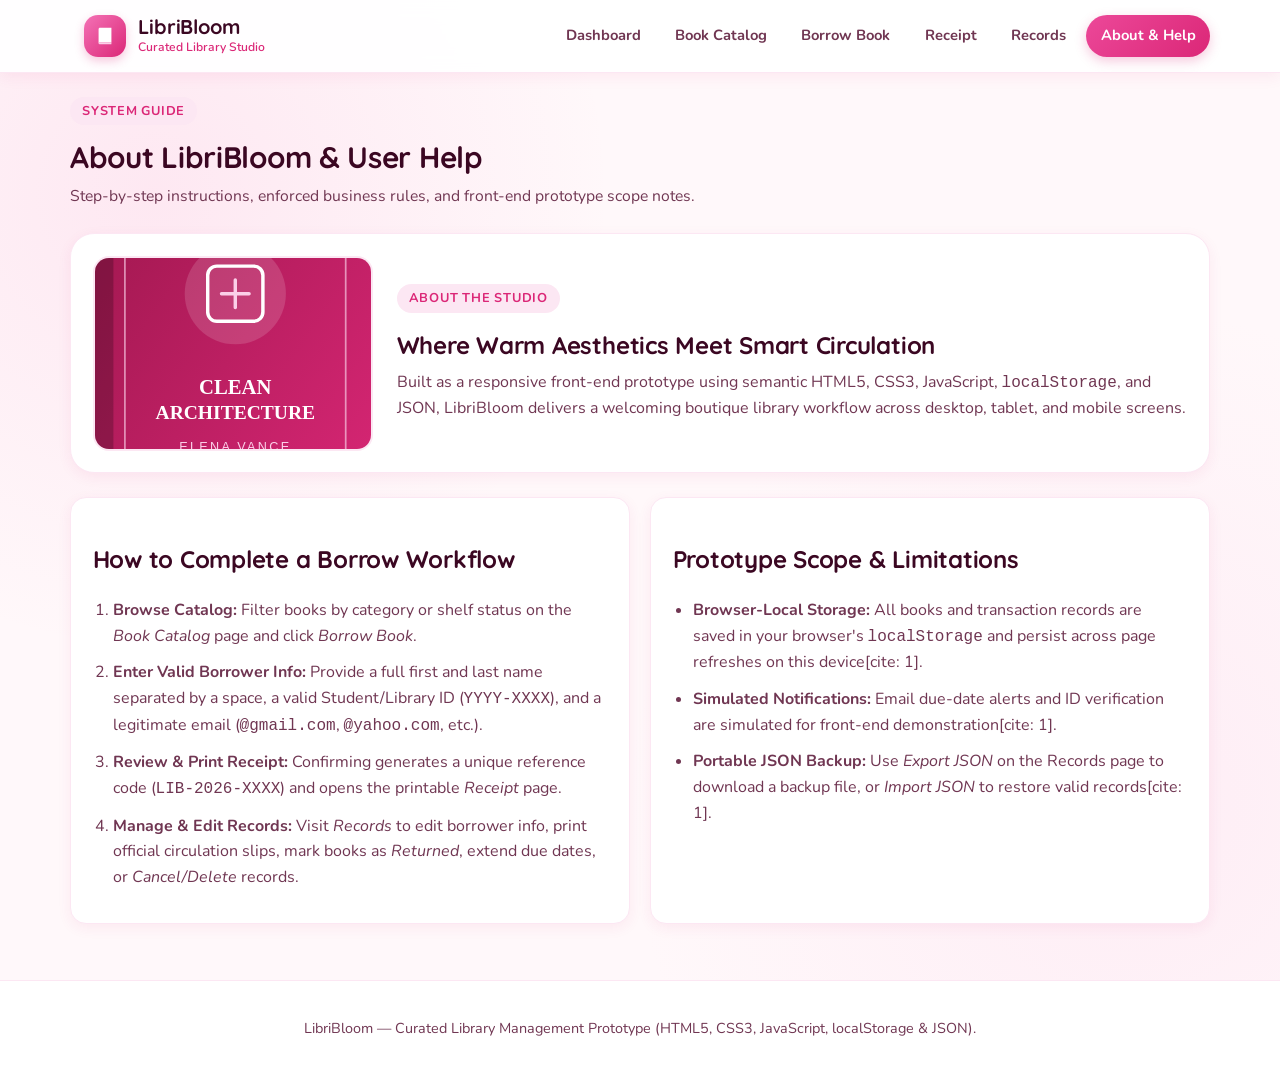
==== commit 5e95242f: "Update about.html" ====
--- a/about.html
+++ b/about.html
@@ -63,7 +63,7 @@
       <img
         src="https://images.unsplash.com/photo-1524995997946-a1c2e315a42f?auto=format&fit=crop&w=700&q=80"
         alt="Rows of curated books in a cozy boutique library"
-        onerror="this.src='Assets/Images/book-101.png'"
+        onerror="this.src='Assets/Images/book-101.svg'"
       />
       <div>
         <span class="page-eyebrow">About the Studio</span>
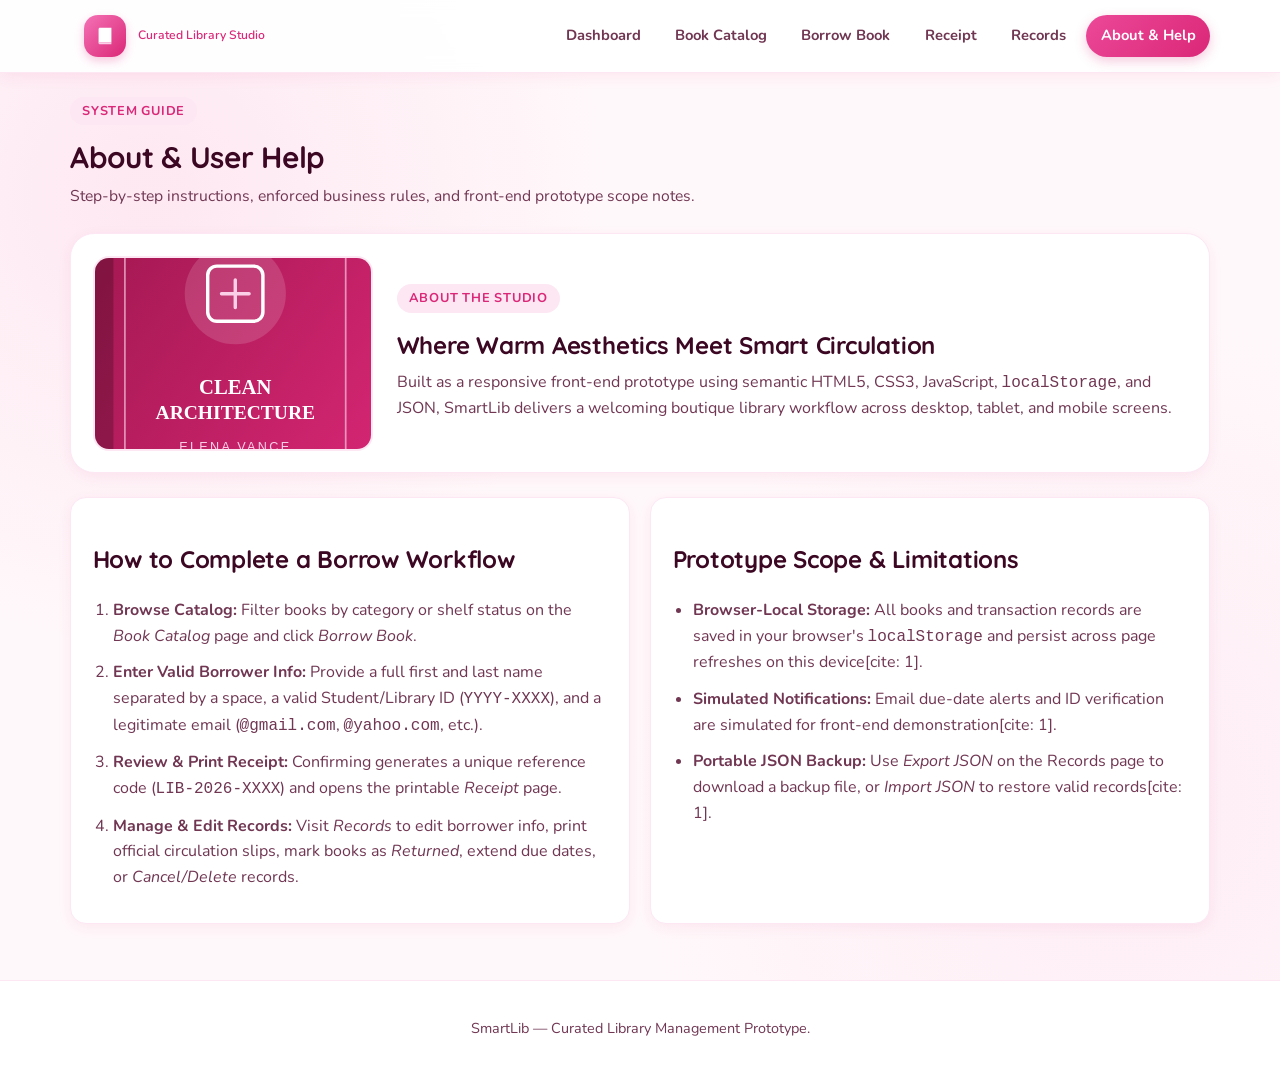
==== commit 7142f4f3: "Update about.html" ====
--- a/about.html
+++ b/about.html
@@ -3,7 +3,7 @@
 <head>
   <meta charset="UTF-8" />
   <meta name="viewport" content="width=device-width, initial-scale=1.0" />
-  <title>About &amp; Help | LibriBloom</title>
+  <title>About &amp; Help | SmartLib</title>
   <link rel="stylesheet" href="CSS/styles.css" />
 </head>
 <body data-page="about">
@@ -16,7 +16,7 @@
         <span class="loader-heart">&#9829;</span>
       </div>
       <p id="loader-text" class="loader-text">Turning the page...</p>
-      <p class="loader-sub">LibriBloom Library</p>
+      <p class="loader-sub">SmartLib Library</p>
     </div>
   </div>
 
@@ -30,7 +30,7 @@
           </svg>
         </span>
         <div>
-          <span class="brand-title">LibriBloom</span>
+          <span class="brand-title"></span>
           <span class="brand-tag">Curated Library Studio</span>
         </div>
       </a>
@@ -54,7 +54,7 @@
     <div class="page-header">
       <div>
         <span class="page-eyebrow">System Guide</span>
-        <h1>About LibriBloom &amp; User Help</h1>
+        <h1>About  &amp; User Help</h1>
         <p class="page-desc">Step-by-step instructions, enforced business rules, and front-end prototype scope notes.</p>
       </div>
     </div>
@@ -69,7 +69,7 @@
         <span class="page-eyebrow">About the Studio</span>
         <h2 style="margin: 0.35rem 0;">Where Warm Aesthetics Meet Smart Circulation</h2>
         <p style="margin: 0; color: var(--color-text-muted);">
-          Built as a responsive front-end prototype using semantic HTML5, CSS3, JavaScript, <code>localStorage</code>, and JSON, LibriBloom delivers a welcoming boutique library workflow across desktop, tablet, and mobile screens.
+          Built as a responsive front-end prototype using semantic HTML5, CSS3, JavaScript, <code>localStorage</code>, and JSON, SmartLib delivers a welcoming boutique library workflow across desktop, tablet, and mobile screens.
         </p>
       </div>
     </div>
@@ -98,7 +98,7 @@
 
   <footer class="site-footer">
     <div class="container">
-      <p>LibriBloom &mdash; Curated Library Management Prototype (HTML5, CSS3, JavaScript, localStorage &amp; JSON).</p>
+      <p>SmartLib &mdash; Curated Library Management Prototype.</p>
     </div>
   </footer>
 
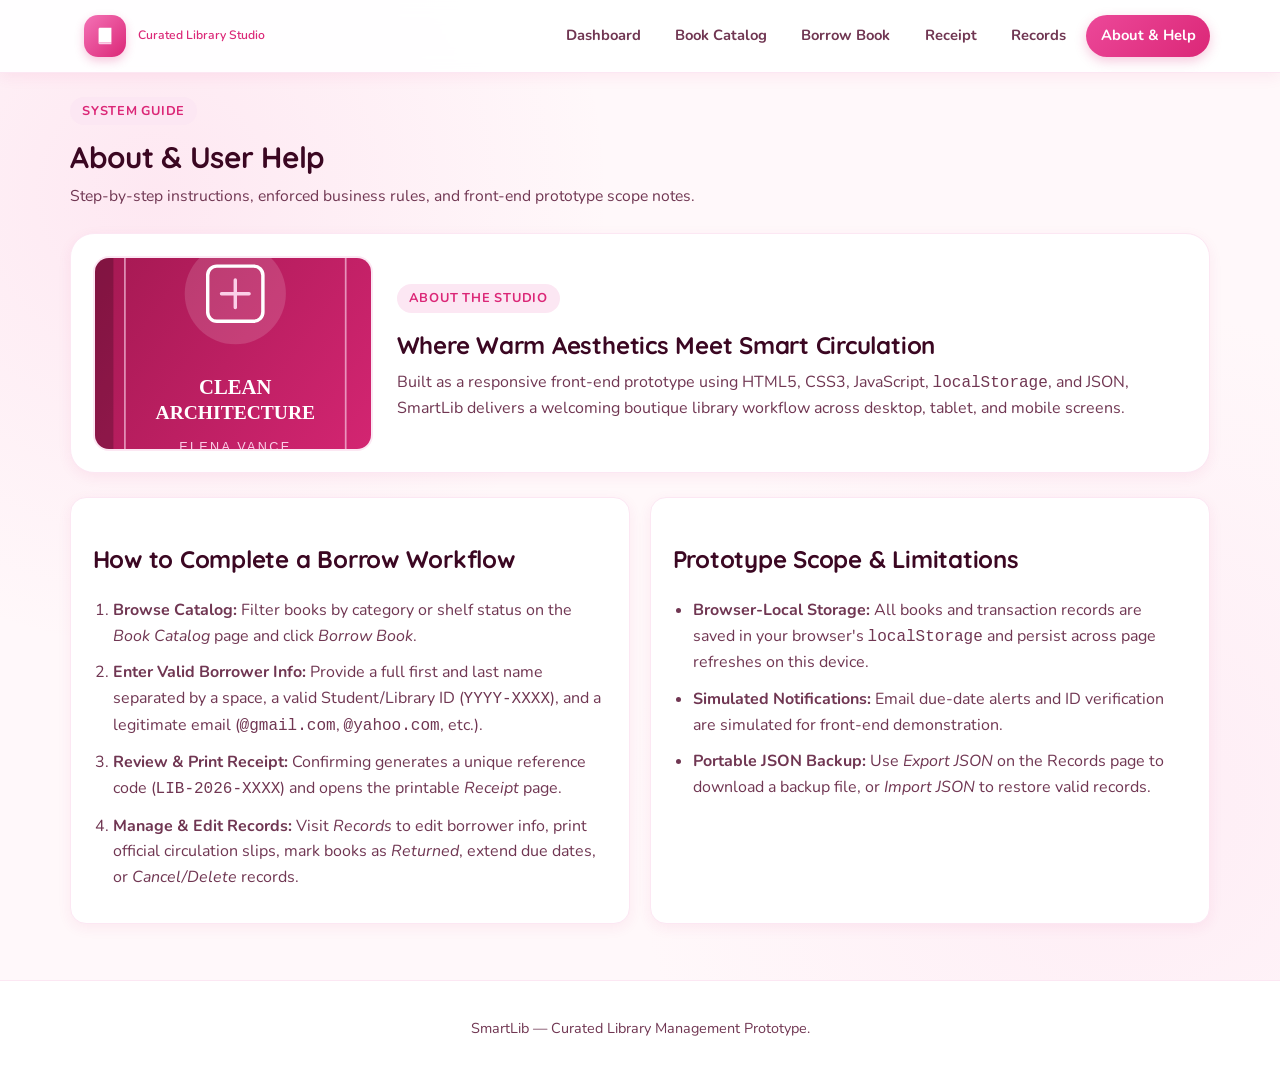
==== commit 47c2f89e: "Update about.html" ====
--- a/about.html
+++ b/about.html
@@ -40,9 +40,9 @@
       </button>
 
       <nav id="primary-nav" class="primary-nav" aria-label="Main navigation">
-        <a href="index.html" class="nav-link" data-loader-label="Opening Dashboard...">Dashboard</a>
-        <a href="catalog.html" class="nav-link" data-loader-label="Browsing Book Catalog...">Book Catalog</a>
-        <a href="borrow.html" class="nav-link" data-loader-label="Opening Borrow Form...">Borrow Book</a>
+        <a href="index." class="nav-link" data-loader-label="Opening Dashboard...">Dashboard</a>
+        <a href="catalog." class="nav-link" data-loader-label="Browsing Book Catalog...">Book Catalog</a>
+        <a href="borrow." class="nav-link" data-loader-label="Opening Borrow Form...">Borrow Book</a>
         <a href="receipt.html" class="nav-link" data-loader-label="Loading Receipt Summary...">Receipt</a>
         <a href="records.html" class="nav-link" data-loader-label="Opening Saved Records...">Records</a>
         <a href="about.html" class="nav-link active" data-loader-label="Opening About & Help...">About &amp; Help</a>
@@ -69,7 +69,7 @@
         <span class="page-eyebrow">About the Studio</span>
         <h2 style="margin: 0.35rem 0;">Where Warm Aesthetics Meet Smart Circulation</h2>
         <p style="margin: 0; color: var(--color-text-muted);">
-          Built as a responsive front-end prototype using semantic HTML5, CSS3, JavaScript, <code>localStorage</code>, and JSON, SmartLib delivers a welcoming boutique library workflow across desktop, tablet, and mobile screens.
+          Built as a responsive front-end prototype using HTML5, CSS3, JavaScript, <code>localStorage</code>, and JSON, SmartLib delivers a welcoming boutique library workflow across desktop, tablet, and mobile screens.
         </p>
       </div>
     </div>
@@ -88,9 +88,9 @@
       <article class="card">
         <h2>Prototype Scope &amp; Limitations</h2>
         <ul class="help-steps">
-          <li><strong>Browser-Local Storage:</strong> All books and transaction records are saved in your browser's <code>localStorage</code> and persist across page refreshes on this device[cite: 1].</li>
-          <li><strong>Simulated Notifications:</strong> Email due-date alerts and ID verification are simulated for front-end demonstration[cite: 1].</li>
-          <li><strong>Portable JSON Backup:</strong> Use <em>Export JSON</em> on the Records page to download a backup file, or <em>Import JSON</em> to restore valid records[cite: 1].</li>
+          <li><strong>Browser-Local Storage:</strong> All books and transaction records are saved in your browser's <code>localStorage</code> and persist across page refreshes on this device.</li>
+          <li><strong>Simulated Notifications:</strong> Email due-date alerts and ID verification are simulated for front-end demonstration.</li>
+          <li><strong>Portable JSON Backup:</strong> Use <em>Export JSON</em> on the Records page to download a backup file, or <em>Import JSON</em> to restore valid records.</li>
         </ul>
       </article>
     </div>
--- a/CSS/styles.css
+++ b/CSS/styles.css
@@ -1,12 +1,6 @@
-/* ==========================================================================
-   LibriBloom Stylesheet — Boutique Pink Edition
-   Semantic, WCAG AA Accessible, Responsive, Animated & Print-Ready
-   ========================================================================== */
-
 @import url("https://fonts.googleapis.com/css2?family=Nunito:wght@400;500;600;700&family=Quicksand:wght@600;700&display=swap");
 
 :root {
-  /* Boutique Pink & Berry Palette */
   --color-bg: #fff8fa;
   --color-bg-accent: #ffeef4;
   --color-surface: #ffffff;
@@ -14,17 +8,14 @@
   --color-border: #f9a8d4;
   --color-border-light: #fce7f3;
 
-  /* High-Contrast Typography Colors */
   --color-text: #3b0722;
   --color-text-muted: #703652;
 
-  /* Primary Rose & Secondary Mauve Accents */
   --color-primary: #db2777;
   --color-primary-hover: #be185d;
   --color-primary-soft: #fce7f3;
   --color-secondary: #9d174d;
 
-  /* Semantic Status Colors */
   --color-success: #047857;
   --color-success-soft: #d1fae5;
   --color-warning: #9a3412;
@@ -32,7 +23,6 @@
   --color-danger: #be123c;
   --color-danger-soft: #ffe4e6;
 
-  /* Radii, Shadows & Fonts */
   --radius-sm: 10px;
   --radius-md: 16px;
   --radius-lg: 24px;
@@ -86,9 +76,7 @@
   padding: 0 1.25rem;
 }
 
-/* ==========================================================================
-   Cute Page-Transition Loader Overlay
-   ========================================================================== */
+/*Page-Transition Loader Overlay*/
 .page-loader {
   position: fixed;
   inset: 0;
@@ -202,9 +190,7 @@
   100% { background-color: transparent; }
 }
 
-/* ==========================================================================
-   Header & Navigation
-   ========================================================================== */
+/*Header & Nav*/
 .site-header {
   position: sticky;
   top: 0;
@@ -303,9 +289,7 @@
   cursor: pointer;
 }
 
-/* ==========================================================================
-   Toast Notification Banner
-   ========================================================================== */
+/*Notification Banner*/
 .toast-banner {
   position: fixed;
   bottom: 1.35rem;
@@ -332,9 +316,7 @@
   border: 1px solid #fda4af;
 }
 
-/* ==========================================================================
-   Main Content & Page Headers
-   ========================================================================== */
+/*Main Content & Page Headers*/
 .main-content {
   flex: 1;
   padding-top: 1.5rem;
@@ -390,9 +372,6 @@
   font-size: 0.98rem;
 }
 
-/* ==========================================================================
-   Dashboard Hero, Photos & KPI Cards
-   ========================================================================== */
 .hero-card {
   display: grid;
   grid-template-columns: 1.5fr 0.9fr;
@@ -572,9 +551,7 @@
   border: 2px solid var(--color-primary-soft);
 }
 
-/* ==========================================================================
-   Buttons
-   ========================================================================== */
+/*Buttons*/
 .btn {
   display: inline-flex;
   align-items: center;
@@ -647,9 +624,7 @@
   cursor: not-allowed;
 }
 
-/* ==========================================================================
-   Filter Bars & Inputs
-   ========================================================================== */
+/*Filter Bars & Inputs*/
 .filter-bar {
   display: grid;
   grid-template-columns: 2fr 1fr 1fr;
@@ -701,9 +676,6 @@
   background: #fff5f7;
 }
 
-/* ==========================================================================
-   Realistic Boutique Library Bookshelves (catalog.html)
-   ========================================================================== */
 .bookcase-frame {
   background: linear-gradient(180deg, #fff5f8 0%, #ffe9f1 100%);
   border: 2px solid #f9a8d4;
@@ -893,9 +865,7 @@
   color: var(--color-danger);
 }
 
-/* ==========================================================================
-   Transaction Form & Business Rules (borrow.html)
-   ========================================================================== */
+/*Transaction Form*/
 .two-col-layout {
   display: grid;
   grid-template-columns: 1.6fr 1fr;
@@ -986,9 +956,7 @@
   flex-shrink: 0;
 }
 
-/* ==========================================================================
-   Receipt Summary (receipt.html)
-   ========================================================================== */
+/*Receipt Summary*/
 .receipt-toolbar {
   display: flex;
   align-items: center;
@@ -1100,9 +1068,7 @@
   color: var(--color-text-muted);
 }
 
-/* ==========================================================================
-   Records Management Table & Edit Modal (records.html)
-   ========================================================================== */
+/*Records Management Table & Edit*/
 .data-tools {
   display: flex;
   flex-wrap: wrap;
@@ -1164,7 +1130,7 @@
   gap: 0.35rem;
 }
 
-/* Edit Borrower Modal */
+/*Edit Borrower Modal*/
 .modal-backdrop {
   position: fixed;
   inset: 0;
@@ -1242,9 +1208,7 @@
   to { opacity: 1; }
 }
 
-/* ==========================================================================
-   About & Help
-   ========================================================================== */
+/*About & Help*/
 .about-grid {
   display: grid;
   grid-template-columns: 1fr 1fr;
@@ -1276,9 +1240,7 @@
   color: var(--color-text-muted);
 }
 
-/* ==========================================================================
-   Customized Print Receipt Layout
-   ========================================================================== */
+/*Print Receipt*/
 #print-slip-container {
   display: none;
 }
@@ -1573,9 +1535,7 @@
   }
 }
 
-/* ==========================================================================
-   Responsive Breakpoints: Tablet (<= 1024px) & Mobile (<= 768px)
-   ========================================================================== */
+/*Responsive Breakpoints: Tablet*/
 @media (max-width: 1024px) {
   .hero-card {
     grid-template-columns: 1fr;
@@ -1641,4 +1601,4 @@
   .library-stamp {
     display: none;
   }
-}+}
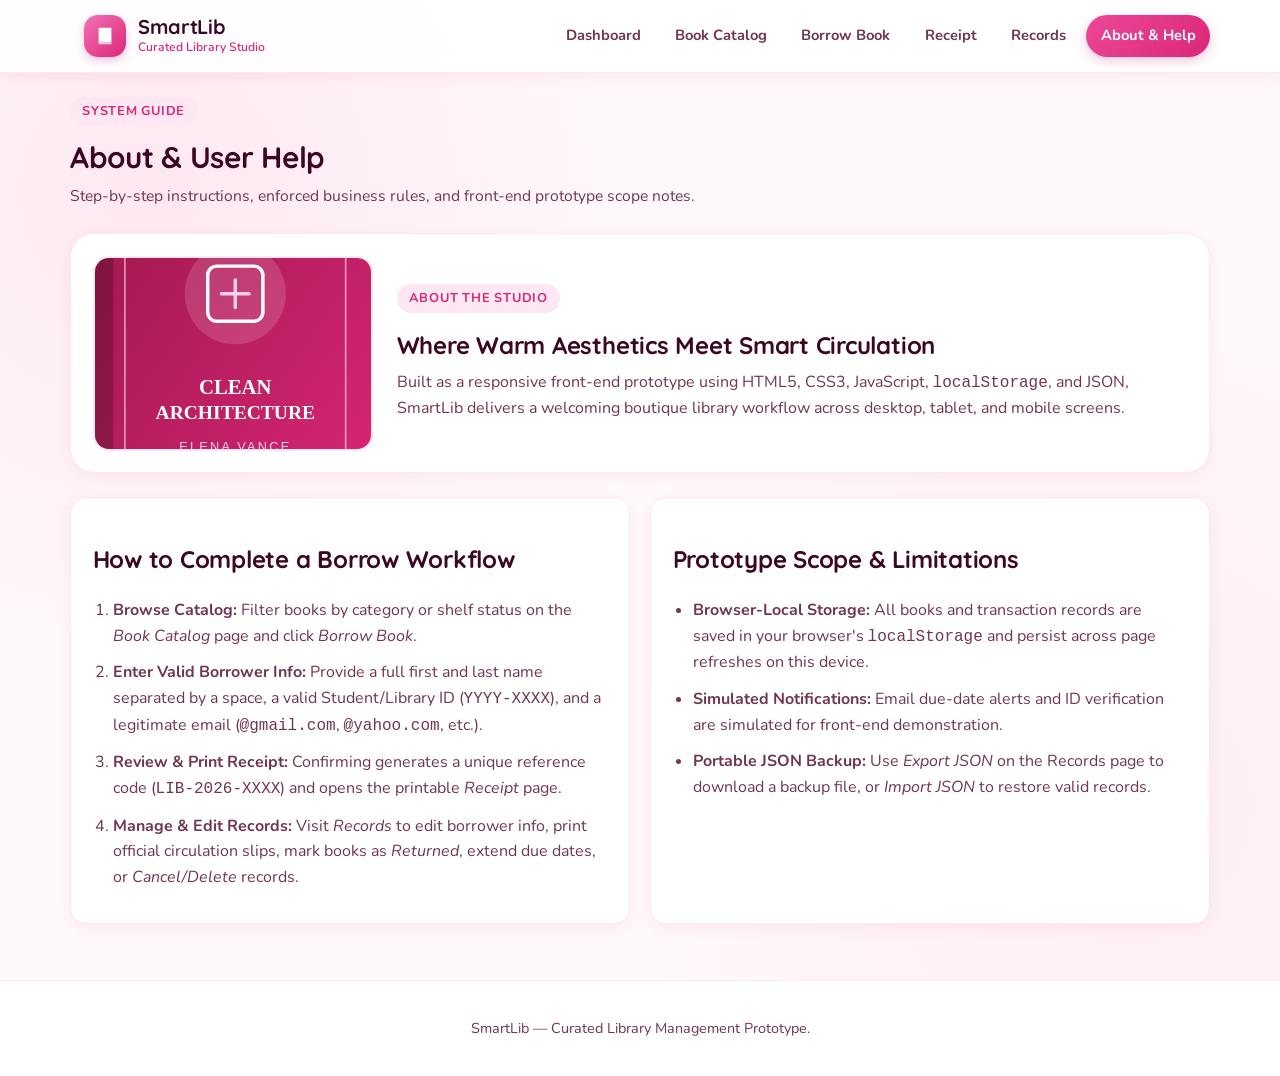
==== commit 5c4135ed: "Update about.html" ====
--- a/about.html
+++ b/about.html
@@ -30,7 +30,7 @@
           </svg>
         </span>
         <div>
-          <span class="brand-title"></span>
+          <span class="brand-title">SmartLib</span>
           <span class="brand-tag">Curated Library Studio</span>
         </div>
       </a>
@@ -108,3 +108,4 @@
   <script src="JavaScript/app.js"></script>
 </body>
 </html>
+
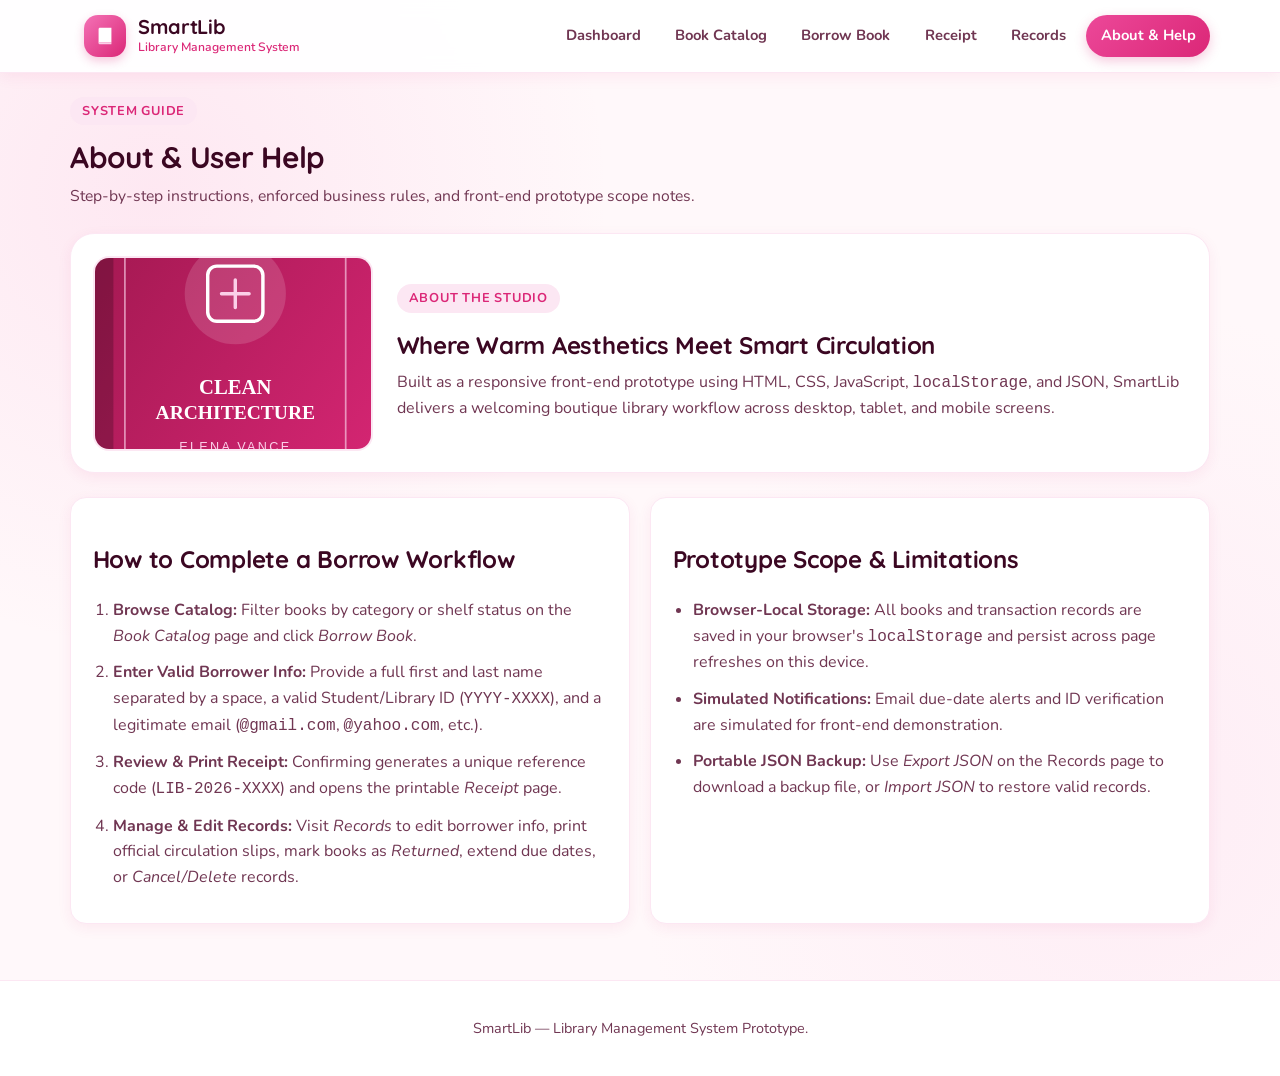
==== commit 5df395c7: "Update About page content and branding" ====
--- a/about.html
+++ b/about.html
@@ -31,7 +31,7 @@
         </span>
         <div>
           <span class="brand-title">SmartLib</span>
-          <span class="brand-tag">Curated Library Studio</span>
+          <span class="brand-tag">Library Management System</span>
         </div>
       </a>
 
@@ -69,7 +69,7 @@
         <span class="page-eyebrow">About the Studio</span>
         <h2 style="margin: 0.35rem 0;">Where Warm Aesthetics Meet Smart Circulation</h2>
         <p style="margin: 0; color: var(--color-text-muted);">
-          Built as a responsive front-end prototype using HTML5, CSS3, JavaScript, <code>localStorage</code>, and JSON, SmartLib delivers a welcoming boutique library workflow across desktop, tablet, and mobile screens.
+          Built as a responsive front-end prototype using HTML, CSS, JavaScript, <code>localStorage</code>, and JSON, SmartLib delivers a welcoming boutique library workflow across desktop, tablet, and mobile screens.
         </p>
       </div>
     </div>
@@ -98,7 +98,7 @@
 
   <footer class="site-footer">
     <div class="container">
-      <p>SmartLib &mdash; Curated Library Management Prototype.</p>
+      <p>SmartLib &mdash; Library Management System Prototype.</p>
     </div>
   </footer>
 
